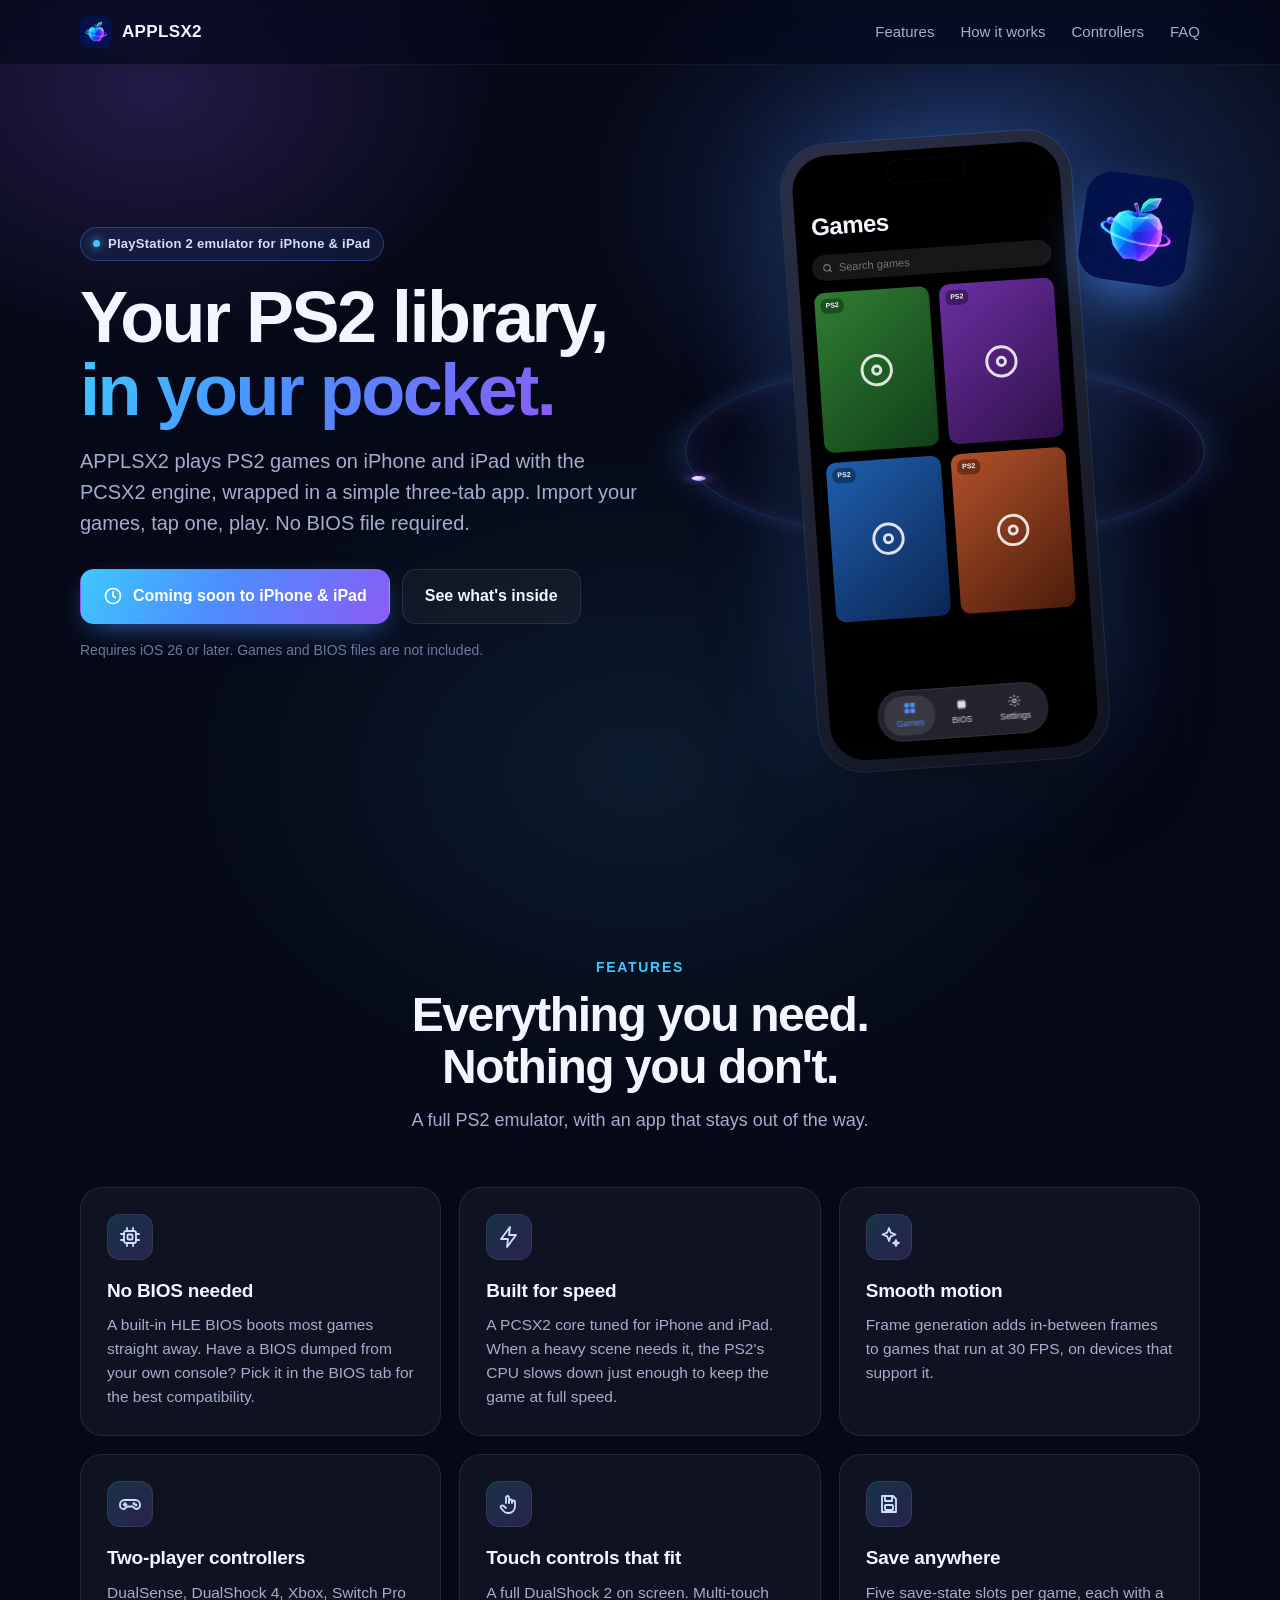
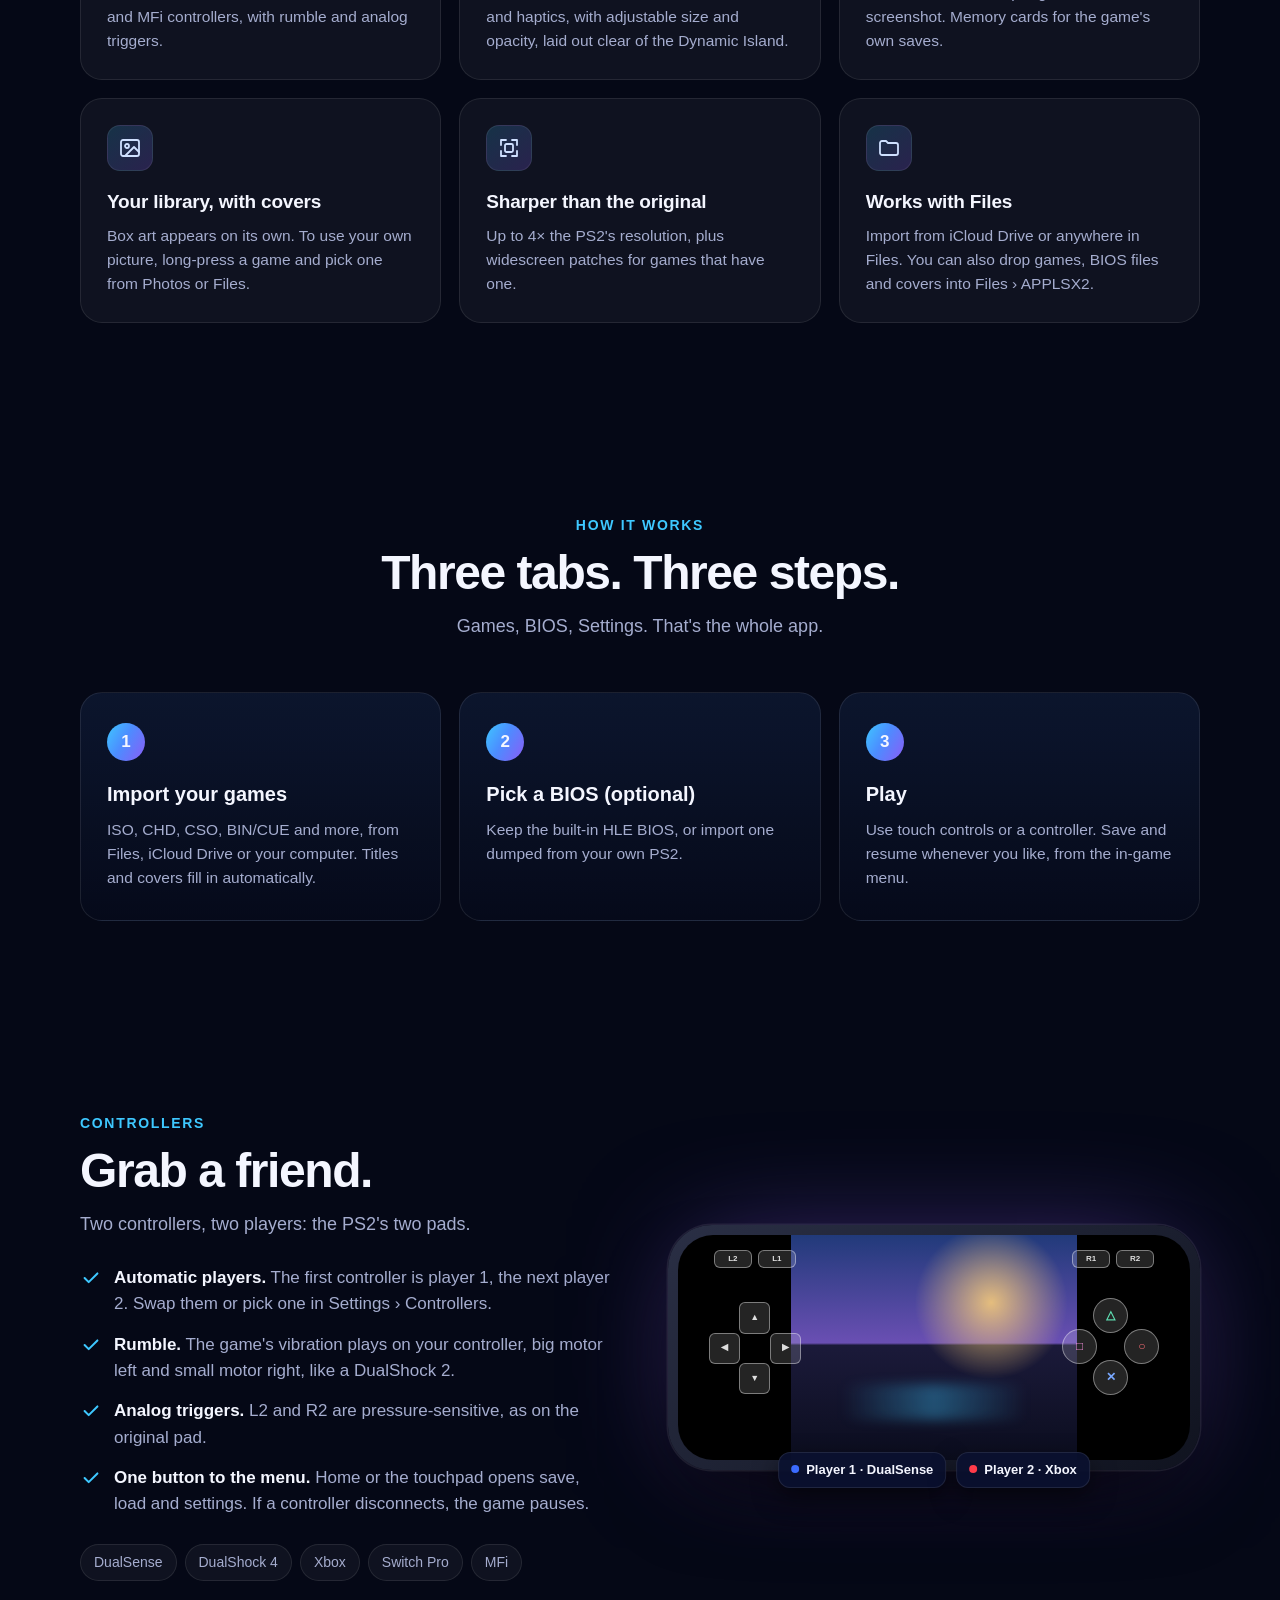
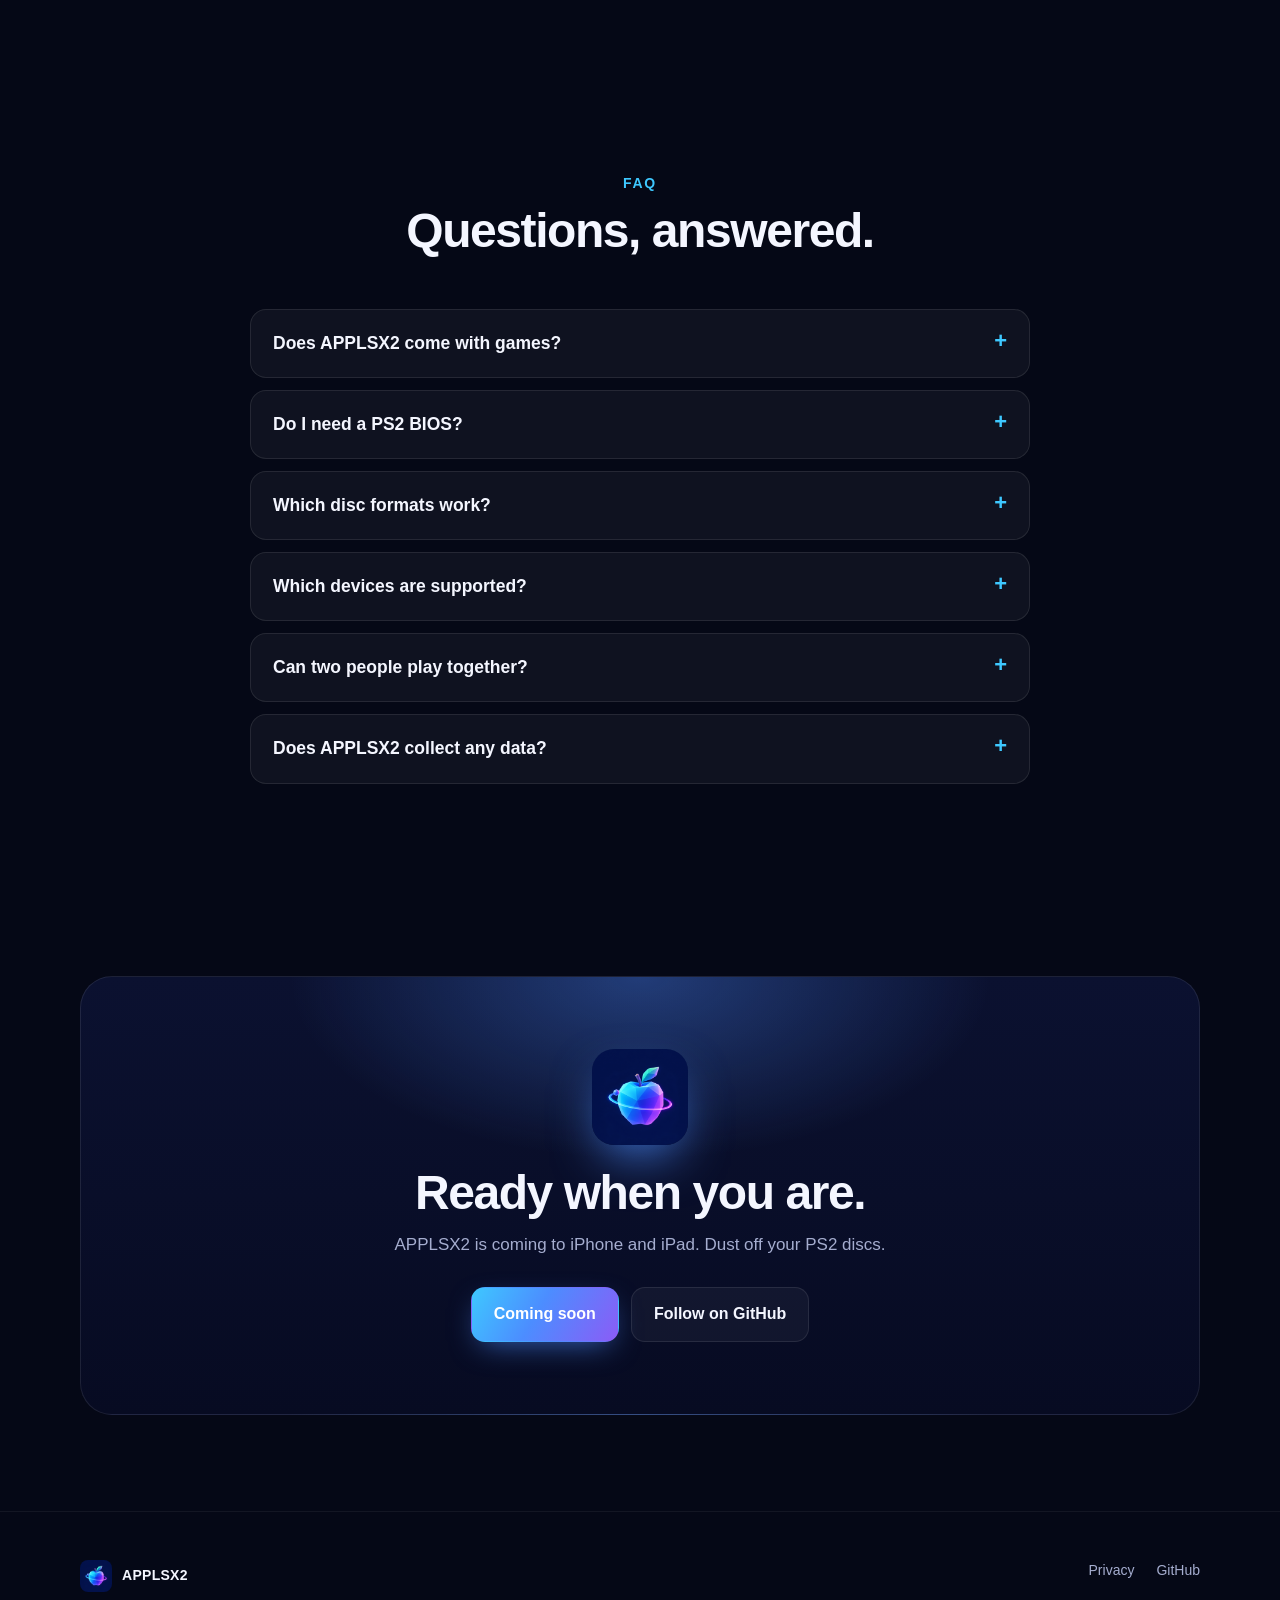
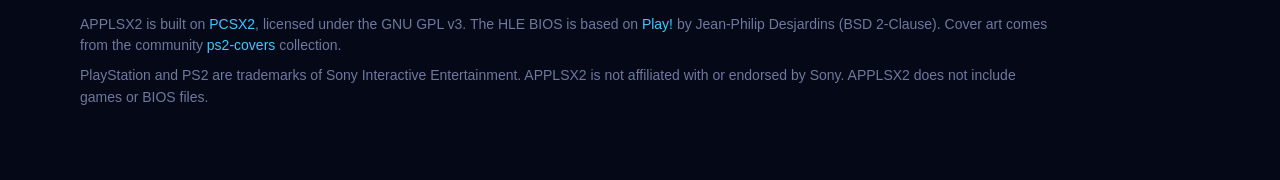
==== index.html @ 4be22323 "Add the APPLSX2 landing page and its GitHub Pages deployment - index.html: hero, features, how it wo" ====
<!doctype html>
<html lang="en">
<head>
	<meta charset="utf-8">
	<meta name="viewport" content="width=device-width, initial-scale=1, viewport-fit=cover">
	<title>APPLSX2 — PS2 emulator for iPhone and iPad</title>
	<meta name="description" content="APPLSX2 plays PlayStation 2 games on iPhone and iPad with the PCSX2 engine. No BIOS file needed, touch controls, two-player controller support, save states and covers.">
	<meta name="theme-color" content="#050816">
	<link rel="icon" type="image/png" href="assets/favicon.png">
	<link rel="apple-touch-icon" href="assets/apple-touch-icon.png">
	<meta property="og:type" content="website">
	<meta property="og:title" content="APPLSX2 — PS2 emulator for iPhone and iPad">
	<meta property="og:description" content="Your PS2 library, in your pocket. No BIOS file needed.">
	<meta property="og:image" content="https://applsx2.github.io/assets/og-image.jpg">
	<meta property="og:url" content="https://applsx2.github.io/">
	<meta name="twitter:card" content="summary">
	<link rel="stylesheet" href="assets/style.css">
</head>
<body>
	<div class="sky" aria-hidden="true"></div>

	<header class="nav">
		<div class="wrap">
			<a class="brand" href="#top" aria-label="APPLSX2 home">
				<img src="assets/apple-touch-icon.png" alt="" width="32" height="32">
				<span>APPLSX2</span>
			</a>
			<nav class="nav-links" aria-label="Sections">
				<a href="#features">Features</a>
				<a href="#how">How it works</a>
				<a href="#controllers">Controllers</a>
				<a href="#faq">FAQ</a>
			</nav>
		</div>
	</header>

	<main id="top">
		<!-- Hero -->
		<section class="hero">
			<div class="wrap">
				<div>
					<span class="eyebrow"><span class="dot"></span>PlayStation 2 emulator for iPhone &amp; iPad</span>
					<h1>Your PS2 library,<br><span class="gradient-text">in your pocket.</span></h1>
					<p class="lead">APPLSX2 plays PS2 games on iPhone and iPad with the PCSX2 engine, wrapped in a simple three-tab app. Import your games, tap one, play. No BIOS file required.</p>
					<div class="cta">
						<span class="button primary soon" aria-disabled="true">
							<svg viewBox="0 0 24 24" fill="none" stroke="currentColor" stroke-width="2" stroke-linecap="round" stroke-linejoin="round" aria-hidden="true"><circle cx="12" cy="12" r="9"/><path d="M12 7v5l3 2"/></svg>
							Coming soon to iPhone &amp; iPad
						</span>
						<a class="button ghost" href="#features">See what's inside</a>
					</div>
					<p class="fine">Requires iOS 26 or later. Games and BIOS files are not included.</p>
				</div>

				<div class="hero-art" aria-hidden="true">
					<div class="orbit"></div>
					<div class="phone">
						<div class="screen">
							<div class="island"></div>
							<div class="screen-title">Games</div>
							<div class="search">
								<svg viewBox="0 0 24 24" width="11" height="11" fill="none" stroke="currentColor" stroke-width="2.4" stroke-linecap="round"><circle cx="11" cy="11" r="7"/><path d="m20 20-4-4"/></svg>
								Search games
							</div>
							<div class="grid">
								<div class="tile t1"><span class="tag">PS2</span><svg viewBox="0 0 24 24" fill="none" stroke="#fff" stroke-width="1.8"><circle cx="12" cy="12" r="9"/><circle cx="12" cy="12" r="2.5"/></svg></div>
								<div class="tile t2"><span class="tag">PS2</span><svg viewBox="0 0 24 24" fill="none" stroke="#fff" stroke-width="1.8"><circle cx="12" cy="12" r="9"/><circle cx="12" cy="12" r="2.5"/></svg></div>
								<div class="tile t3"><span class="tag">PS2</span><svg viewBox="0 0 24 24" fill="none" stroke="#fff" stroke-width="1.8"><circle cx="12" cy="12" r="9"/><circle cx="12" cy="12" r="2.5"/></svg></div>
								<div class="tile t4"><span class="tag">PS2</span><svg viewBox="0 0 24 24" fill="none" stroke="#fff" stroke-width="1.8"><circle cx="12" cy="12" r="9"/><circle cx="12" cy="12" r="2.5"/></svg></div>
							</div>
							<div class="tabbar">
								<span class="on"><svg viewBox="0 0 24 24" fill="currentColor"><rect x="3" y="3" width="8" height="8" rx="2"/><rect x="13" y="3" width="8" height="8" rx="2"/><rect x="3" y="13" width="8" height="8" rx="2"/><rect x="13" y="13" width="8" height="8" rx="2"/></svg>Games</span>
								<span><svg viewBox="0 0 24 24" fill="currentColor"><rect x="5" y="6" width="14" height="12" rx="2"/><path d="M8 4v2M12 4v2M16 4v2M8 18v2M12 18v2M16 18v2" stroke="currentColor" stroke-width="1.6"/></svg>BIOS</span>
								<span><svg viewBox="0 0 24 24" fill="none" stroke="currentColor" stroke-width="2"><circle cx="12" cy="12" r="3"/><path d="M12 2v3M12 19v3M2 12h3M19 12h3M4.9 4.9l2.1 2.1M17 17l2.1 2.1M4.9 19.1 7 17M17 7l2.1-2.1"/></svg>Settings</span>
							</div>
						</div>
					</div>
					<img class="float-icon" src="assets/icon.png" alt="" width="108" height="108">
				</div>
			</div>
		</section>

		<!-- Features -->
		<section id="features">
			<div class="wrap">
				<div class="section-head">
					<div class="kicker">Features</div>
					<h2>Everything you need.<br>Nothing you don't.</h2>
					<p>A full PS2 emulator, with an app that stays out of the way.</p>
				</div>

				<div class="features">
					<article class="feature wide">
						<div class="icon"><svg viewBox="0 0 24 24" fill="none" stroke-width="1.8" stroke-linecap="round" stroke-linejoin="round" aria-hidden="true"><rect x="6" y="6" width="12" height="12" rx="2"/><rect x="9.5" y="9.5" width="5" height="5" rx="1"/><path d="M9 3v3M15 3v3M9 18v3M15 18v3M3 9h3M3 15h3M18 9h3M18 15h3"/></svg></div>
						<h3>No BIOS needed</h3>
						<p>A built-in HLE BIOS boots most games straight away. Have a BIOS dumped from your own console? Pick it in the BIOS tab for the best compatibility.</p>
					</article>
					<article class="feature">
						<div class="icon"><svg viewBox="0 0 24 24" fill="none" stroke-width="1.8" stroke-linecap="round" stroke-linejoin="round" aria-hidden="true"><path d="M13 2 4 14h7l-1 8 9-12h-7z"/></svg></div>
						<h3>Built for speed</h3>
						<p>A PCSX2 core tuned for iPhone and iPad. When a heavy scene needs it, the PS2's CPU slows down just enough to keep the game at full speed.</p>
					</article>
					<article class="feature">
						<div class="icon"><svg viewBox="0 0 24 24" fill="none" stroke-width="1.8" stroke-linecap="round" stroke-linejoin="round" aria-hidden="true"><path d="M12 3l1.8 4.7L18.5 9.5l-4.7 1.8L12 16l-1.8-4.7L5.5 9.5l4.7-1.8z"/><path d="M19 15l.8 2.2L22 18l-2.2.8L19 21l-.8-2.2L16 18l2.2-.8z"/></svg></div>
						<h3>Smooth motion</h3>
						<p>Frame generation adds in-between frames to games that run at 30 FPS, on devices that support it.</p>
					</article>
					<article class="feature">
						<div class="icon"><svg viewBox="0 0 24 24" fill="none" stroke-width="1.8" stroke-linecap="round" stroke-linejoin="round" aria-hidden="true"><path d="M6.5 8h11A4.5 4.5 0 0 1 22 12.5v1A3.5 3.5 0 0 1 18.5 17c-1.2 0-2-.6-2.7-1.5L15 14.5H9l-.8 1C7.5 16.4 6.7 17 5.5 17A3.5 3.5 0 0 1 2 13.5v-1A4.5 4.5 0 0 1 6.5 8z"/><path d="M7 11v3M5.5 12.5h3"/><circle cx="16" cy="11.5" r=".6"/><circle cx="18" cy="13" r=".6"/></svg></div>
						<h3>Two-player controllers</h3>
						<p>DualSense, DualShock 4, Xbox, Switch Pro and MFi controllers, with rumble and analog triggers.</p>
					</article>
					<article class="feature">
						<div class="icon"><svg viewBox="0 0 24 24" fill="none" stroke-width="1.8" stroke-linecap="round" stroke-linejoin="round" aria-hidden="true"><path d="M9 11V5.5a1.5 1.5 0 0 1 3 0V11"/><path d="M12 10.5V9a1.5 1.5 0 0 1 3 0v2"/><path d="M15 10a1.5 1.5 0 0 1 3 0v4.5A6.5 6.5 0 0 1 11.5 21h-.6a6 6 0 0 1-4.6-2.2L4 16a1.6 1.6 0 0 1 2.3-2.2L9 16"/></svg></div>
						<h3>Touch controls that fit</h3>
						<p>A full DualShock 2 on screen. Multi-touch and haptics, with adjustable size and opacity, laid out clear of the Dynamic Island.</p>
					</article>
					<article class="feature">
						<div class="icon"><svg viewBox="0 0 24 24" fill="none" stroke-width="1.8" stroke-linecap="round" stroke-linejoin="round" aria-hidden="true"><path d="M5 4h11l3 3v13H5z"/><path d="M8 4v5h7V4"/><rect x="8" y="13" width="8" height="5" rx="1"/></svg></div>
						<h3>Save anywhere</h3>
						<p>Five save-state slots per game, each with a screenshot. Memory cards for the game's own saves.</p>
					</article>
					<article class="feature">
						<div class="icon"><svg viewBox="0 0 24 24" fill="none" stroke-width="1.8" stroke-linecap="round" stroke-linejoin="round" aria-hidden="true"><rect x="3" y="4" width="18" height="16" rx="2"/><circle cx="9" cy="10" r="2"/><path d="m21 16-5-5-9 9"/></svg></div>
						<h3>Your library, with covers</h3>
						<p>Box art appears on its own. To use your own picture, long-press a game and pick one from Photos or Files.</p>
					</article>
					<article class="feature">
						<div class="icon"><svg viewBox="0 0 24 24" fill="none" stroke-width="1.8" stroke-linecap="round" stroke-linejoin="round" aria-hidden="true"><path d="M4 9V4h5M20 9V4h-5M4 15v5h5M20 15v5h-5"/><rect x="8" y="8" width="8" height="8" rx="1.5"/></svg></div>
						<h3>Sharper than the original</h3>
						<p>Up to 4× the PS2's resolution, plus widescreen patches for games that have one.</p>
					</article>
					<article class="feature">
						<div class="icon"><svg viewBox="0 0 24 24" fill="none" stroke-width="1.8" stroke-linecap="round" stroke-linejoin="round" aria-hidden="true"><path d="M3 7a2 2 0 0 1 2-2h4l2 2h8a2 2 0 0 1 2 2v8a2 2 0 0 1-2 2H5a2 2 0 0 1-2-2z"/></svg></div>
						<h3>Works with Files</h3>
						<p>Import from iCloud Drive or anywhere in Files. You can also drop games, BIOS files and covers into Files › APPLSX2.</p>
					</article>
				</div>
			</div>
		</section>

		<!-- How it works -->
		<section id="how">
			<div class="wrap">
				<div class="section-head">
					<div class="kicker">How it works</div>
					<h2>Three tabs. Three steps.</h2>
					<p>Games, BIOS, Settings. That's the whole app.</p>
				</div>
				<div class="steps">
					<div class="step">
						<h3>Import your games</h3>
						<p>ISO, CHD, CSO, BIN/CUE and more, from Files, iCloud Drive or your computer. Titles and covers fill in automatically.</p>
					</div>
					<div class="step">
						<h3>Pick a BIOS (optional)</h3>
						<p>Keep the built-in HLE BIOS, or import one dumped from your own PS2.</p>
					</div>
					<div class="step">
						<h3>Play</h3>
						<p>Use touch controls or a controller. Save and resume whenever you like, from the in-game menu.</p>
					</div>
				</div>
			</div>
		</section>

		<!-- Controllers -->
		<section id="controllers">
			<div class="wrap split">
				<div>
					<div class="section-head">
						<div class="kicker">Controllers</div>
						<h2>Grab a friend.</h2>
						<p>Two controllers, two players: the PS2's two pads.</p>
					</div>
					<ul class="checks">
						<li><svg viewBox="0 0 24 24" fill="none" stroke-width="2.2" stroke-linecap="round" stroke-linejoin="round" aria-hidden="true"><path d="m5 12 4.5 4.5L19 7"/></svg><span><strong>Automatic players.</strong> The first controller is player 1, the next player 2. Swap them or pick one in Settings › Controllers.</span></li>
						<li><svg viewBox="0 0 24 24" fill="none" stroke-width="2.2" stroke-linecap="round" stroke-linejoin="round" aria-hidden="true"><path d="m5 12 4.5 4.5L19 7"/></svg><span><strong>Rumble.</strong> The game's vibration plays on your controller, big motor left and small motor right, like a DualShock 2.</span></li>
						<li><svg viewBox="0 0 24 24" fill="none" stroke-width="2.2" stroke-linecap="round" stroke-linejoin="round" aria-hidden="true"><path d="m5 12 4.5 4.5L19 7"/></svg><span><strong>Analog triggers.</strong> L2 and R2 are pressure-sensitive, as on the original pad.</span></li>
						<li><svg viewBox="0 0 24 24" fill="none" stroke-width="2.2" stroke-linecap="round" stroke-linejoin="round" aria-hidden="true"><path d="m5 12 4.5 4.5L19 7"/></svg><span><strong>One button to the menu.</strong> Home or the touchpad opens save, load and settings. If a controller disconnects, the game pauses.</span></li>
					</ul>
					<div class="chips">
						<span class="chip">DualSense</span>
						<span class="chip">DualShock 4</span>
						<span class="chip">Xbox</span>
						<span class="chip">Switch Pro</span>
						<span class="chip">MFi</span>
					</div>
				</div>

				<div class="landscape" aria-hidden="true">
					<div class="screen">
						<div class="game"></div>
						<div class="pad shoulder left"><span class="b">L2</span><span class="b">L1</span></div>
						<div class="pad shoulder right"><span class="b">R1</span><span class="b">R2</span></div>
						<div class="pad dpad"><span class="b u">▲</span><span class="b l">◀</span><span class="b r">▶</span><span class="b d">▼</span></div>
						<div class="pad face"><span class="b tri">△</span><span class="b sqr">□</span><span class="b cir">○</span><span class="b crs">✕</span></div>
					</div>
					<div class="player-tags">
						<span><i style="background:#3b6bff"></i>Player 1 · DualSense</span>
						<span><i style="background:#ff3b4a"></i>Player 2 · Xbox</span>
					</div>
				</div>
			</div>
		</section>

		<!-- FAQ -->
		<section id="faq">
			<div class="wrap">
				<div class="section-head">
					<div class="kicker">FAQ</div>
					<h2>Questions, answered.</h2>
				</div>
				<div class="faq">
					<details>
						<summary>Does APPLSX2 come with games?</summary>
						<p>No. APPLSX2 doesn't include any games or BIOS files. Play games you own, dumped from your own discs.</p>
					</details>
					<details>
						<summary>Do I need a PS2 BIOS?</summary>
						<p>No. The built-in HLE BIOS runs most games. A BIOS dumped from your own console is the most compatible, and you can choose it in the BIOS tab. Save states only load with the kind of BIOS they were made with.</p>
					</details>
					<details>
						<summary>Which disc formats work?</summary>
						<p>ISO, CHD, CSO, ZSO, GZ, BIN/CUE, IMG, MDF, NRG and ELF.</p>
					</details>
					<details>
						<summary>Which devices are supported?</summary>
						<p>iPhone and iPad with iOS 26 or later. Newer devices handle the most demanding games best.</p>
					</details>
					<details>
						<summary>Can two people play together?</summary>
						<p>Yes. Connect two controllers: the first is player 1 and the second player 2. On a single controller, touch controls stay available for player 1 when the controller is assigned to player 2.</p>
					</details>
					<details>
						<summary>Does APPLSX2 collect any data?</summary>
						<p>No. There are no accounts, ads or tracking. See the <a href="privacy.html">privacy policy</a>.</p>
					</details>
				</div>
			</div>
		</section>

		<!-- Closing -->
		<section>
			<div class="wrap">
				<div class="closing">
					<img src="assets/icon.png" alt="APPLSX2 app icon" width="96" height="96">
					<h2>Ready when you are.</h2>
					<p>APPLSX2 is coming to iPhone and iPad. Dust off your PS2 discs.</p>
					<div class="cta">
						<span class="button primary soon" aria-disabled="true">Coming soon</span>
						<a class="button ghost" href="https://github.com/APPLSX2">Follow on GitHub</a>
					</div>
				</div>
			</div>
		</section>
	</main>

	<footer>
		<div class="wrap">
			<div class="row">
				<a class="brand" href="#top">
					<img src="assets/apple-touch-icon.png" alt="" width="32" height="32">
					<span>APPLSX2</span>
				</a>
				<nav class="links" aria-label="Footer">
					<a href="privacy.html">Privacy</a>
					<a href="https://github.com/APPLSX2">GitHub</a>
				</nav>
			</div>
			<p>APPLSX2 is built on <a href="https://pcsx2.net">PCSX2</a>, licensed under the GNU GPL v3. The HLE BIOS is based on <a href="https://purei.org">Play!</a> by Jean-Philip Desjardins (BSD 2-Clause). Cover art comes from the community <a href="https://github.com/xlenore/ps2-covers">ps2-covers</a> collection.</p>
			<p>PlayStation and PS2 are trademarks of Sony Interactive Entertainment. APPLSX2 is not affiliated with or endorsed by Sony. APPLSX2 does not include games or BIOS files.</p>
		</div>
	</footer>
</body>
</html>
---- assets/style.css ----
/* APPLSX2 landing page. Dark, from the app icon: deep navy, a cyan → blue → violet glow. */

:root {
	--bg: #050816;
	--bg-raised: #0b1130;
	--card: rgba(255, 255, 255, 0.045);
	--card-border: rgba(255, 255, 255, 0.09);
	--text: #f4f6ff;
	--text-dim: #a5adcf;
	--text-faint: #6f789e;
	--accent: #4c8dff;
	--cyan: #3ec8ff;
	--violet: #8b5cf6;
	--glow: linear-gradient(120deg, var(--cyan), var(--accent) 45%, var(--violet));
	--radius: 22px;
	--max: 1120px;
	color-scheme: dark;
}

* {
	box-sizing: border-box;
}

html {
	scroll-behavior: smooth;
	-webkit-text-size-adjust: 100%;
}

body {
	margin: 0;
	background: var(--bg);
	color: var(--text);
	font-family: -apple-system, BlinkMacSystemFont, "SF Pro Text", "Inter", "Segoe UI", Roboto, "Helvetica Neue", Arial, sans-serif;
	font-size: 17px;
	line-height: 1.55;
	-webkit-font-smoothing: antialiased;
	overflow-x: hidden;
}

a {
	color: var(--cyan);
	text-decoration: none;
}

a:hover {
	text-decoration: underline;
}

img {
	max-width: 100%;
	display: block;
}

.wrap {
	width: min(var(--max), 100% - 40px);
	margin-inline: auto;
}

.gradient-text {
	background: var(--glow);
	-webkit-background-clip: text;
	background-clip: text;
	color: transparent;
}

/* Background glow behind the hero */
.sky {
	position: absolute;
	inset: 0 0 auto 0;
	height: 1100px;
	pointer-events: none;
	background:
		radial-gradient(600px 420px at 78% 18%, rgba(76, 141, 255, 0.28), transparent 70%),
		radial-gradient(520px 380px at 12% 8%, rgba(139, 92, 246, 0.22), transparent 70%),
		radial-gradient(700px 500px at 50% 70%, rgba(62, 200, 255, 0.10), transparent 70%);
	z-index: 0;
}

/* Navigation */
.nav {
	position: sticky;
	top: 0;
	z-index: 20;
	backdrop-filter: saturate(160%) blur(18px);
	-webkit-backdrop-filter: saturate(160%) blur(18px);
	background: rgba(5, 8, 22, 0.65);
	border-bottom: 1px solid rgba(255, 255, 255, 0.06);
}

.nav .wrap {
	display: flex;
	align-items: center;
	justify-content: space-between;
	height: 64px;
	gap: 16px;
}

.brand {
	display: flex;
	align-items: center;
	gap: 10px;
	color: var(--text);
	font-weight: 700;
	letter-spacing: 0.02em;
}

.brand:hover {
	text-decoration: none;
}

.brand img {
	width: 32px;
	height: 32px;
	border-radius: 8px;
}

.nav-links {
	display: flex;
	gap: 26px;
	font-size: 15px;
}

.nav-links a {
	color: var(--text-dim);
}

.nav-links a:hover {
	color: var(--text);
	text-decoration: none;
}

/* Hero */
.hero {
	position: relative;
	z-index: 1;
	padding: 72px 0 96px;
}

.hero .wrap {
	display: grid;
	grid-template-columns: 1.05fr 0.95fr;
	align-items: center;
	gap: 48px;
}

.eyebrow {
	display: inline-flex;
	align-items: center;
	gap: 8px;
	padding: 6px 12px;
	border-radius: 999px;
	border: 1px solid rgba(76, 141, 255, 0.35);
	background: rgba(76, 141, 255, 0.10);
	color: #cfe0ff;
	font-size: 13px;
	font-weight: 600;
	letter-spacing: 0.02em;
}

.eyebrow .dot {
	width: 7px;
	height: 7px;
	border-radius: 50%;
	background: var(--cyan);
	box-shadow: 0 0 10px var(--cyan);
}

h1 {
	margin: 20px 0 18px;
	font-size: clamp(42px, 6vw, 72px);
	line-height: 1.02;
	letter-spacing: -0.035em;
	font-weight: 800;
}

.lead {
	margin: 0 0 30px;
	max-width: 34em;
	color: var(--text-dim);
	font-size: clamp(17px, 1.6vw, 20px);
}

.cta {
	display: flex;
	flex-wrap: wrap;
	gap: 12px;
	align-items: center;
}

.button {
	display: inline-flex;
	align-items: center;
	gap: 10px;
	padding: 14px 22px;
	border-radius: 14px;
	font-weight: 650;
	font-size: 16px;
	border: 1px solid transparent;
	transition: transform 0.15s ease, background 0.15s ease;
}

.button:hover {
	text-decoration: none;
	transform: translateY(-1px);
}

.button.primary {
	background: var(--glow);
	color: #fff;
	box-shadow: 0 10px 30px -10px rgba(76, 141, 255, 0.7);
}

.button.soon {
	cursor: default;
}

.button.soon:hover {
	transform: none;
}

.button.ghost {
	color: var(--text);
	border-color: var(--card-border);
	background: var(--card);
}

.button svg {
	width: 20px;
	height: 20px;
}

.fine {
	margin-top: 16px;
	color: var(--text-faint);
	font-size: 14px;
}

/* Hero art: the icon in orbit, a phone with the library */
.hero-art {
	position: relative;
	display: grid;
	place-items: center;
	min-height: 560px;
}

.orbit {
	position: absolute;
	width: 520px;
	height: 520px;
	border-radius: 50%;
	border: 1.5px solid rgba(62, 200, 255, 0.28);
	transform: rotateX(70deg) rotateZ(-18deg);
	box-shadow: 0 0 40px rgba(76, 141, 255, 0.25), inset 0 0 40px rgba(139, 92, 246, 0.18);
}

.orbit::after {
	content: "";
	position: absolute;
	top: 50%;
	left: -7px;
	width: 14px;
	height: 14px;
	margin-top: -7px;
	border-radius: 50%;
	background: radial-gradient(circle at 35% 35%, #fff, var(--violet));
	box-shadow: 0 0 18px var(--violet);
	transform-origin: 267px 7px;
	animation: spin 14s linear infinite;
}

@keyframes spin {
	to {
		transform: rotate(360deg);
	}
}

.phone {
	position: relative;
	width: 290px;
	aspect-ratio: 9 / 19.5;
	border-radius: 46px;
	padding: 11px;
	background: linear-gradient(145deg, #2a2f45, #10131f);
	box-shadow:
		0 0 0 1.5px rgba(255, 255, 255, 0.08),
		0 40px 80px -20px rgba(0, 0, 0, 0.8),
		0 0 120px -30px rgba(76, 141, 255, 0.6);
	transform: rotate(-4deg);
}

.screen {
	position: relative;
	height: 100%;
	border-radius: 36px;
	overflow: hidden;
	background: #000;
	padding: 46px 14px 0;
	font-size: 11px;
}

.island {
	position: absolute;
	top: 10px;
	left: 50%;
	width: 78px;
	height: 22px;
	margin-left: -39px;
	border-radius: 20px;
	background: #000;
	box-shadow: 0 0 0 1px rgba(255, 255, 255, 0.04);
	z-index: 2;
}

.screen-title {
	font-size: 24px;
	font-weight: 800;
	letter-spacing: -0.02em;
	margin: 6px 2px 10px;
}

.search {
	height: 26px;
	border-radius: 13px;
	background: rgba(255, 255, 255, 0.09);
	color: rgba(255, 255, 255, 0.4);
	display: flex;
	align-items: center;
	padding: 0 10px;
	gap: 6px;
	margin-bottom: 12px;
}

.grid {
	display: grid;
	grid-template-columns: 1fr 1fr;
	gap: 10px;
}

.tile {
	aspect-ratio: 0.72;
	border-radius: 10px;
	position: relative;
	display: grid;
	place-items: center;
	box-shadow: 0 6px 14px rgba(0, 0, 0, 0.4);
}

.tile svg {
	width: 34%;
	opacity: 0.85;
}

.tile .tag {
	position: absolute;
	top: 6px;
	left: 6px;
	font-size: 7px;
	font-weight: 800;
	padding: 2px 5px;
	border-radius: 6px;
	background: rgba(0, 0, 0, 0.35);
}

.t1 { background: linear-gradient(140deg, #2f7d32, #12401a); }
.t2 { background: linear-gradient(140deg, #6d2fa3, #2e1048); }
.t3 { background: linear-gradient(140deg, #1f5fae, #0c2552); }
.t4 { background: linear-gradient(140deg, #b2512a, #4a1c0b); }

.tabbar {
	position: absolute;
	left: 50%;
	bottom: 16px;
	transform: translateX(-50%);
	display: flex;
	gap: 4px;
	padding: 5px;
	border-radius: 24px;
	background: rgba(40, 42, 54, 0.85);
	border: 1px solid rgba(255, 255, 255, 0.08);
	backdrop-filter: blur(10px);
}

.tabbar span {
	display: grid;
	place-items: center;
	gap: 2px;
	padding: 5px 12px;
	border-radius: 18px;
	font-size: 8.5px;
	color: rgba(255, 255, 255, 0.85);
}

.tabbar span.on {
	background: rgba(255, 255, 255, 0.10);
	color: var(--accent);
}

.tabbar svg {
	width: 14px;
	height: 14px;
}

.float-icon {
	position: absolute;
	right: 2%;
	top: 6%;
	width: 108px;
	height: 108px;
	border-radius: 26px;
	box-shadow: 0 20px 50px -10px rgba(76, 141, 255, 0.7);
	transform: rotate(8deg);
}

/* Sections */
section {
	position: relative;
	z-index: 1;
	padding: 96px 0;
}

.section-head {
	max-width: 720px;
	margin: 0 auto 52px;
	text-align: center;
}

.kicker {
	color: var(--cyan);
	font-weight: 700;
	font-size: 14px;
	letter-spacing: 0.12em;
	text-transform: uppercase;
}

h2 {
	margin: 10px 0 14px;
	font-size: clamp(32px, 4.2vw, 48px);
	line-height: 1.08;
	letter-spacing: -0.03em;
	font-weight: 800;
}

.section-head p {
	margin: 0;
	color: var(--text-dim);
	font-size: 18px;
}

/* Feature grid */
.features {
	display: grid;
	grid-template-columns: repeat(3, 1fr);
	gap: 18px;
}

.feature {
	padding: 26px;
	border-radius: var(--radius);
	background: var(--card);
	border: 1px solid var(--card-border);
	transition: border-color 0.2s ease, transform 0.2s ease;
}

.feature:hover {
	border-color: rgba(76, 141, 255, 0.4);
	transform: translateY(-2px);
}

.feature .icon {
	width: 46px;
	height: 46px;
	border-radius: 13px;
	display: grid;
	place-items: center;
	background: linear-gradient(140deg, rgba(62, 200, 255, 0.18), rgba(139, 92, 246, 0.22));
	border: 1px solid rgba(255, 255, 255, 0.08);
	margin-bottom: 16px;
}

.feature .icon svg {
	width: 24px;
	height: 24px;
	stroke: #cfe0ff;
}

.feature h3 {
	margin: 0 0 8px;
	font-size: 19px;
	letter-spacing: -0.01em;
}

.feature p {
	margin: 0;
	color: var(--text-dim);
	font-size: 15.5px;
}

/* Steps */
.steps {
	display: grid;
	grid-template-columns: repeat(3, 1fr);
	gap: 18px;
	counter-reset: step;
}

.step {
	padding: 30px 26px;
	border-radius: var(--radius);
	background: linear-gradient(180deg, rgba(76, 141, 255, 0.10), rgba(76, 141, 255, 0.02));
	border: 1px solid var(--card-border);
}

.step::before {
	counter-increment: step;
	content: counter(step);
	display: grid;
	place-items: center;
	width: 38px;
	height: 38px;
	border-radius: 50%;
	background: var(--glow);
	font-weight: 800;
	margin-bottom: 18px;
}

.step h3 {
	margin: 0 0 8px;
	font-size: 20px;
}

.step p {
	margin: 0;
	color: var(--text-dim);
	font-size: 15.5px;
}

/* Controllers */
.split {
	display: grid;
	grid-template-columns: 1fr 1fr;
	gap: 56px;
	align-items: center;
}

.split .section-head {
	text-align: left;
	margin: 0 0 26px;
}

.checks {
	list-style: none;
	padding: 0;
	margin: 0;
	display: grid;
	gap: 14px;
}

.checks li {
	display: flex;
	gap: 12px;
	color: var(--text-dim);
}

.checks li strong {
	color: var(--text);
	font-weight: 650;
}

.checks svg {
	flex: none;
	width: 22px;
	height: 22px;
	margin-top: 2px;
	stroke: var(--cyan);
}

.chips {
	display: flex;
	flex-wrap: wrap;
	gap: 8px;
	margin-top: 26px;
}

.chip {
	padding: 7px 13px;
	border-radius: 999px;
	font-size: 14px;
	color: var(--text-dim);
	background: var(--card);
	border: 1px solid var(--card-border);
}

/* Landscape phone with the on-screen controller */
.landscape {
	position: relative;
	width: 100%;
	max-width: 540px;
	margin-inline: auto;
	aspect-ratio: 19.5 / 9;
	border-radius: 44px;
	padding: 10px;
	background: linear-gradient(145deg, #2a2f45, #10131f);
	box-shadow: 0 0 0 1.5px rgba(255, 255, 255, 0.08), 0 40px 80px -24px rgba(0, 0, 0, 0.85), 0 0 120px -30px rgba(139, 92, 246, 0.55);
}

.landscape .screen {
	padding: 0;
	border-radius: 35px;
	background: #000;
}

.game {
	position: absolute;
	inset: 0 22%;
	background:
		radial-gradient(circle at 70% 30%, rgba(255, 210, 120, 0.85), transparent 30%),
		linear-gradient(180deg, #213a7a 0%, #6a4fb3 48%, #1b1a3a 49%, #0b0d1e 100%);
}

.game::after {
	content: "";
	position: absolute;
	left: 18%;
	right: 18%;
	bottom: 18%;
	height: 16%;
	background: linear-gradient(90deg, transparent, rgba(62, 200, 255, 0.35), transparent);
	filter: blur(6px);
}

.pad {
	position: absolute;
	color: rgba(255, 255, 255, 0.85);
	font-weight: 700;
}

.pad .b {
	position: absolute;
	display: grid;
	place-items: center;
	background: rgba(255, 255, 255, 0.14);
	border: 1px solid rgba(255, 255, 255, 0.4);
}

.dpad {
	left: 6%;
	top: 30%;
	width: 18%;
	aspect-ratio: 1;
}

.dpad .b {
	width: 34%;
	height: 34%;
	border-radius: 6px;
	font-size: 9px;
}

.dpad .u { left: 33%; top: 0; }
.dpad .d { left: 33%; bottom: 0; }
.dpad .l { left: 0; top: 33%; }
.dpad .r { right: 0; top: 33%; }

.face {
	right: 6%;
	top: 28%;
	width: 19%;
	aspect-ratio: 1;
}

.face .b {
	width: 36%;
	height: 36%;
	border-radius: 50%;
	font-size: 12px;
}

.face .tri { left: 32%; top: 0; color: #5fe0b4; }
.face .cir { right: 0; top: 32%; color: #ff6f78; }
.face .crs { left: 32%; bottom: 0; color: #79a8ff; }
.face .sqr { left: 0; top: 32%; color: #f38ddb; }

.shoulder {
	top: 7%;
	display: flex;
	gap: 6px;
}

.shoulder .b {
	position: static;
	width: 38px;
	height: 18px;
	border-radius: 6px;
	font-size: 8px;
}

.shoulder.left { left: 7%; }
.shoulder.right { right: 7%; }

.player-tags {
	position: absolute;
	left: 50%;
	bottom: -18px;
	transform: translateX(-50%);
	display: flex;
	gap: 10px;
}

.player-tags span {
	padding: 7px 12px;
	border-radius: 12px;
	font-size: 13px;
	font-weight: 700;
	background: rgba(11, 17, 48, 0.9);
	border: 1px solid var(--card-border);
	box-shadow: 0 10px 24px rgba(0, 0, 0, 0.5);
	white-space: nowrap;
}

.player-tags i {
	display: inline-block;
	width: 8px;
	height: 8px;
	border-radius: 50%;
	margin-right: 7px;
	vertical-align: 1px;
}

/* FAQ */
.faq {
	max-width: 780px;
	margin: 0 auto;
	display: grid;
	gap: 12px;
}

.faq details {
	border-radius: 16px;
	background: var(--card);
	border: 1px solid var(--card-border);
	padding: 0 22px;
}

.faq summary {
	cursor: pointer;
	list-style: none;
	padding: 20px 0;
	font-weight: 650;
	font-size: 17.5px;
	display: flex;
	justify-content: space-between;
	gap: 16px;
}

.faq summary::-webkit-details-marker {
	display: none;
}

.faq summary::after {
	content: "+";
	color: var(--cyan);
	font-size: 22px;
	line-height: 1;
	transition: transform 0.2s ease;
}

.faq details[open] summary::after {
	transform: rotate(45deg);
}

.faq details p {
	margin: 0 0 20px;
	color: var(--text-dim);
}

/* Closing call to action */
.closing {
	text-align: center;
	padding: 72px 28px;
	border-radius: 32px;
	background:
		radial-gradient(500px 260px at 50% 0%, rgba(76, 141, 255, 0.35), transparent 70%),
		linear-gradient(180deg, var(--bg-raised), #070b22);
	border: 1px solid var(--card-border);
}

.closing img {
	width: 96px;
	height: 96px;
	border-radius: 22px;
	margin: 0 auto 22px;
	box-shadow: 0 20px 50px -12px rgba(76, 141, 255, 0.8);
}

.closing p {
	color: var(--text-dim);
	margin: 0 auto 28px;
	max-width: 32em;
}

.closing .cta {
	justify-content: center;
}

/* Footer */
footer {
	position: relative;
	z-index: 1;
	padding: 48px 0 64px;
	border-top: 1px solid rgba(255, 255, 255, 0.06);
	color: var(--text-faint);
	font-size: 14px;
}

footer .row {
	display: flex;
	flex-wrap: wrap;
	justify-content: space-between;
	gap: 18px;
	margin-bottom: 22px;
}

footer .links {
	display: flex;
	gap: 22px;
}

footer .links a {
	color: var(--text-dim);
}

footer p {
	margin: 0 0 8px;
	max-width: 70em;
}

/* Text pages (privacy) */
.doc {
	position: relative;
	z-index: 1;
	max-width: 760px;
	margin: 0 auto;
	padding: 64px 0 96px;
}

.doc h1 {
	font-size: clamp(36px, 5vw, 52px);
}

.doc h2 {
	font-size: 24px;
	margin-top: 40px;
}

.doc p,
.doc li {
	color: var(--text-dim);
}

/* Responsive */
@media (max-width: 960px) {
	.hero .wrap,
	.split {
		grid-template-columns: 1fr;
	}

	.hero {
		padding-top: 48px;
		text-align: center;
	}

	.lead {
		margin-inline: auto;
	}

	.cta {
		justify-content: center;
	}

	.hero-art {
		min-height: 520px;
	}

	.features,
	.steps {
		grid-template-columns: 1fr 1fr;
	}

	.feature.wide {
		grid-column: span 2;
	}

	.split .section-head {
		text-align: center;
	}

	.split .landscape {
		order: 2;
	}
}

@media (max-width: 640px) {
	body {
		font-size: 16px;
	}

	.wrap {
		width: calc(100% - 32px);
	}

	.nav-links {
		display: none;
	}

	section {
		padding: 72px 0;
	}

	.features,
	.steps {
		grid-template-columns: 1fr;
	}

	.feature.wide {
		grid-column: auto;
	}

	.hero-art {
		min-height: 470px;
	}

	.orbit {
		width: 360px;
		height: 360px;
	}

	.orbit::after {
		transform-origin: 187px 7px;
	}

	.phone {
		width: 240px;
	}

	.float-icon {
		width: 76px;
		height: 76px;
		border-radius: 18px;
		right: 0;
	}

	.player-tags span {
		font-size: 12px;
		padding: 6px 10px;
	}
}

@media (prefers-reduced-motion: reduce) {
	html {
		scroll-behavior: auto;
	}

	.orbit::after {
		animation: none;
	}

	.feature,
	.button {
		transition: none;
	}
}
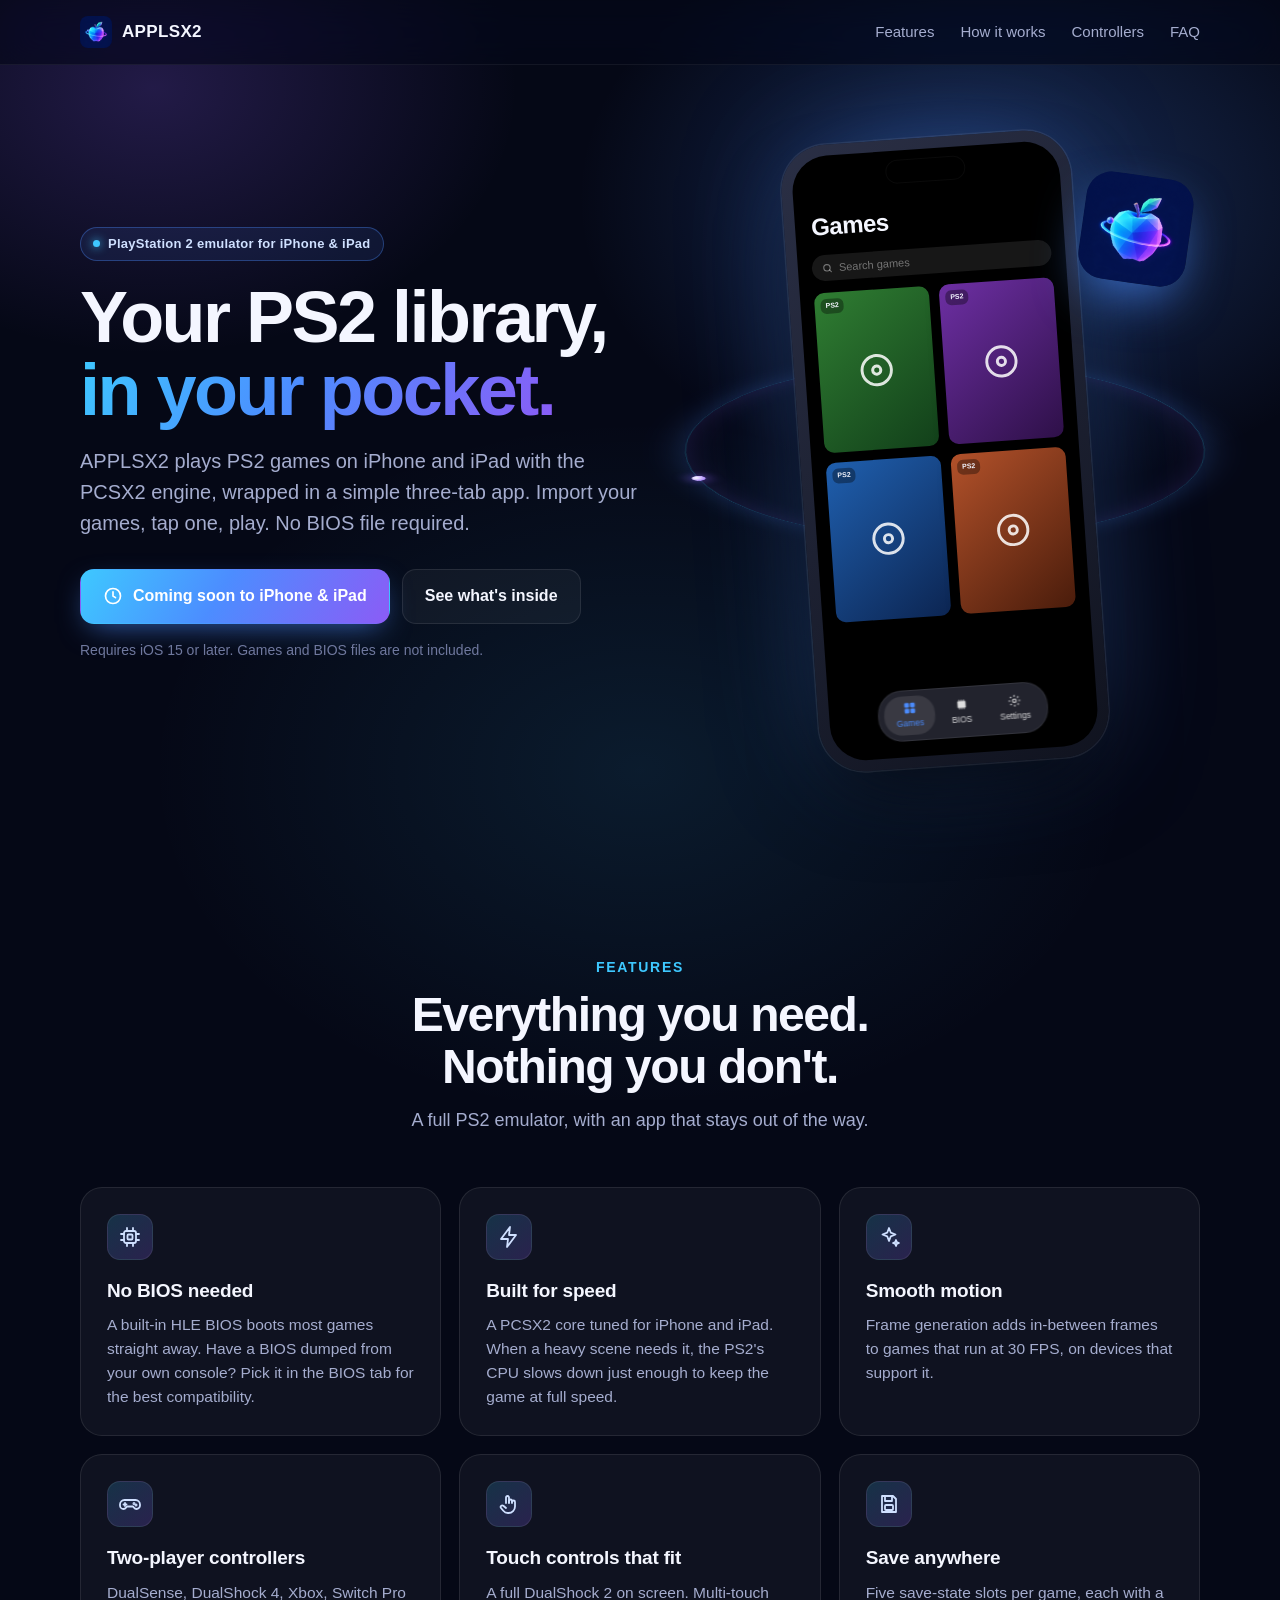
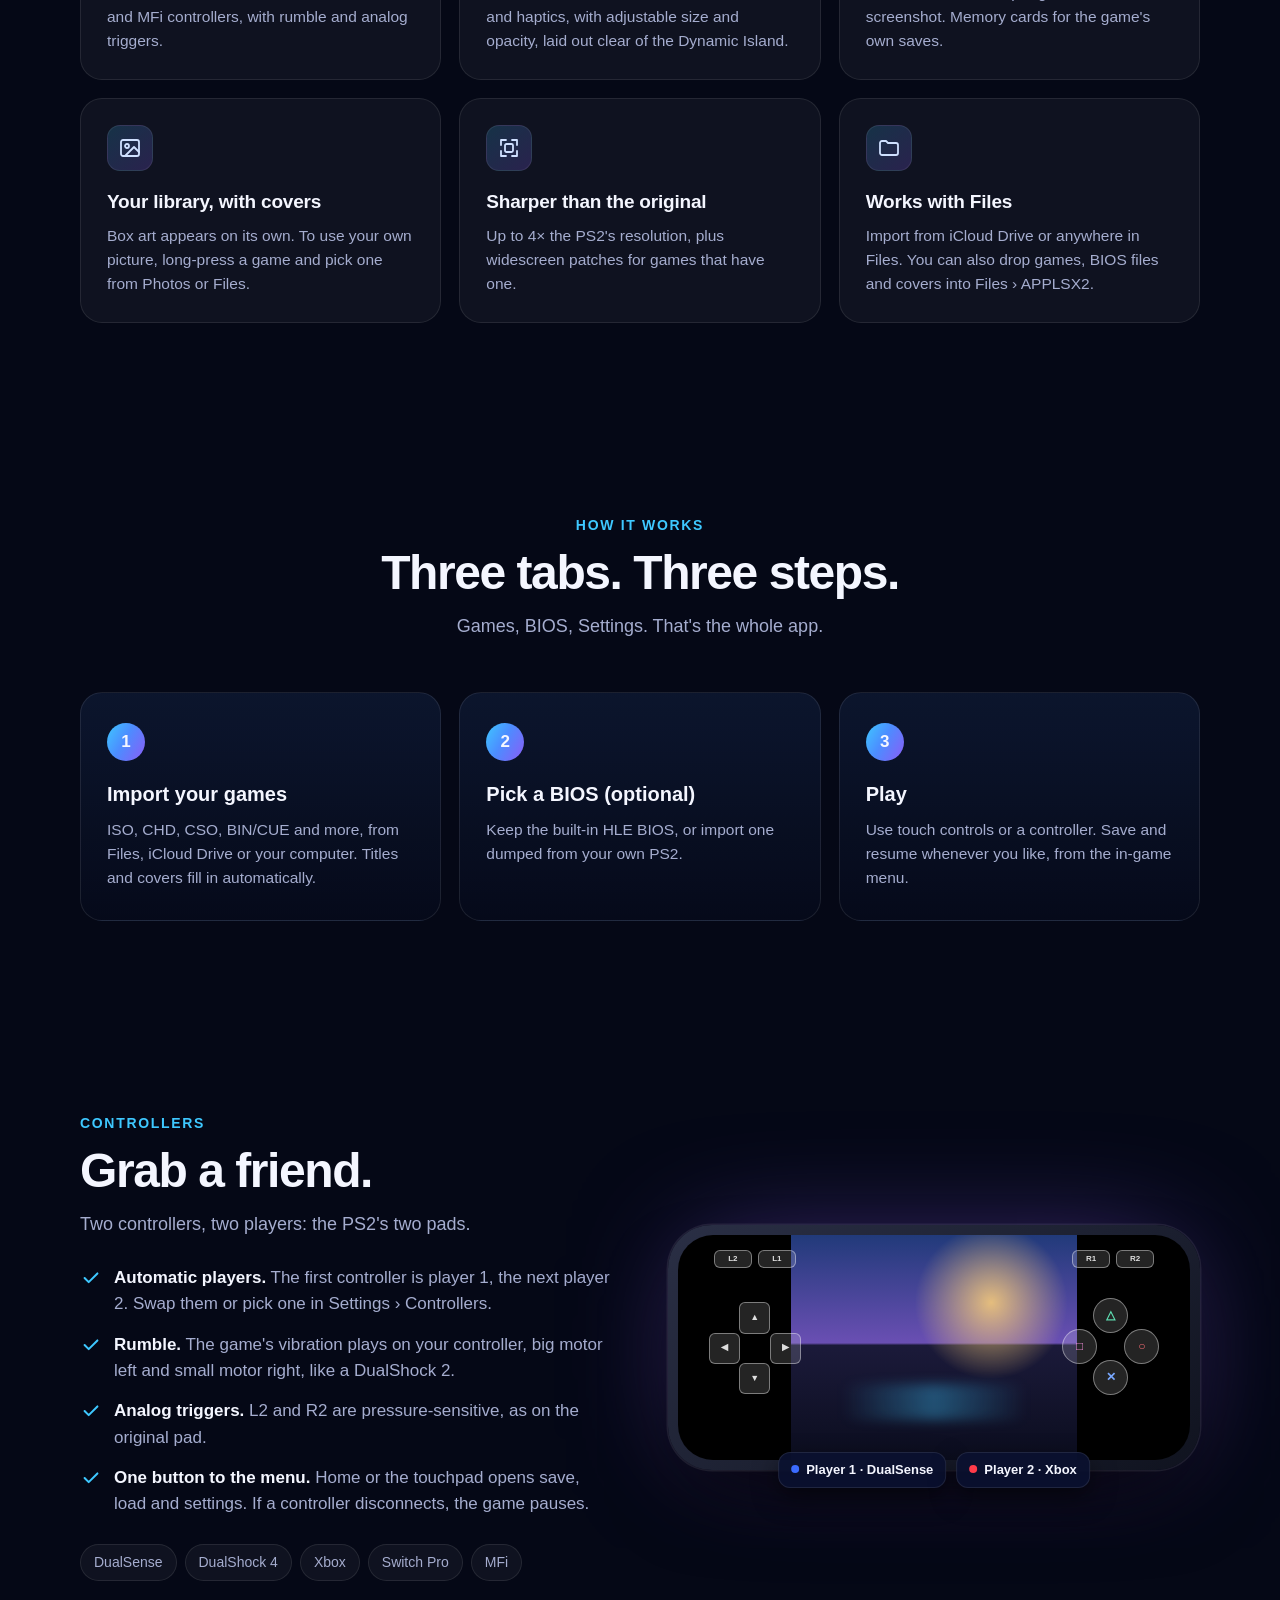
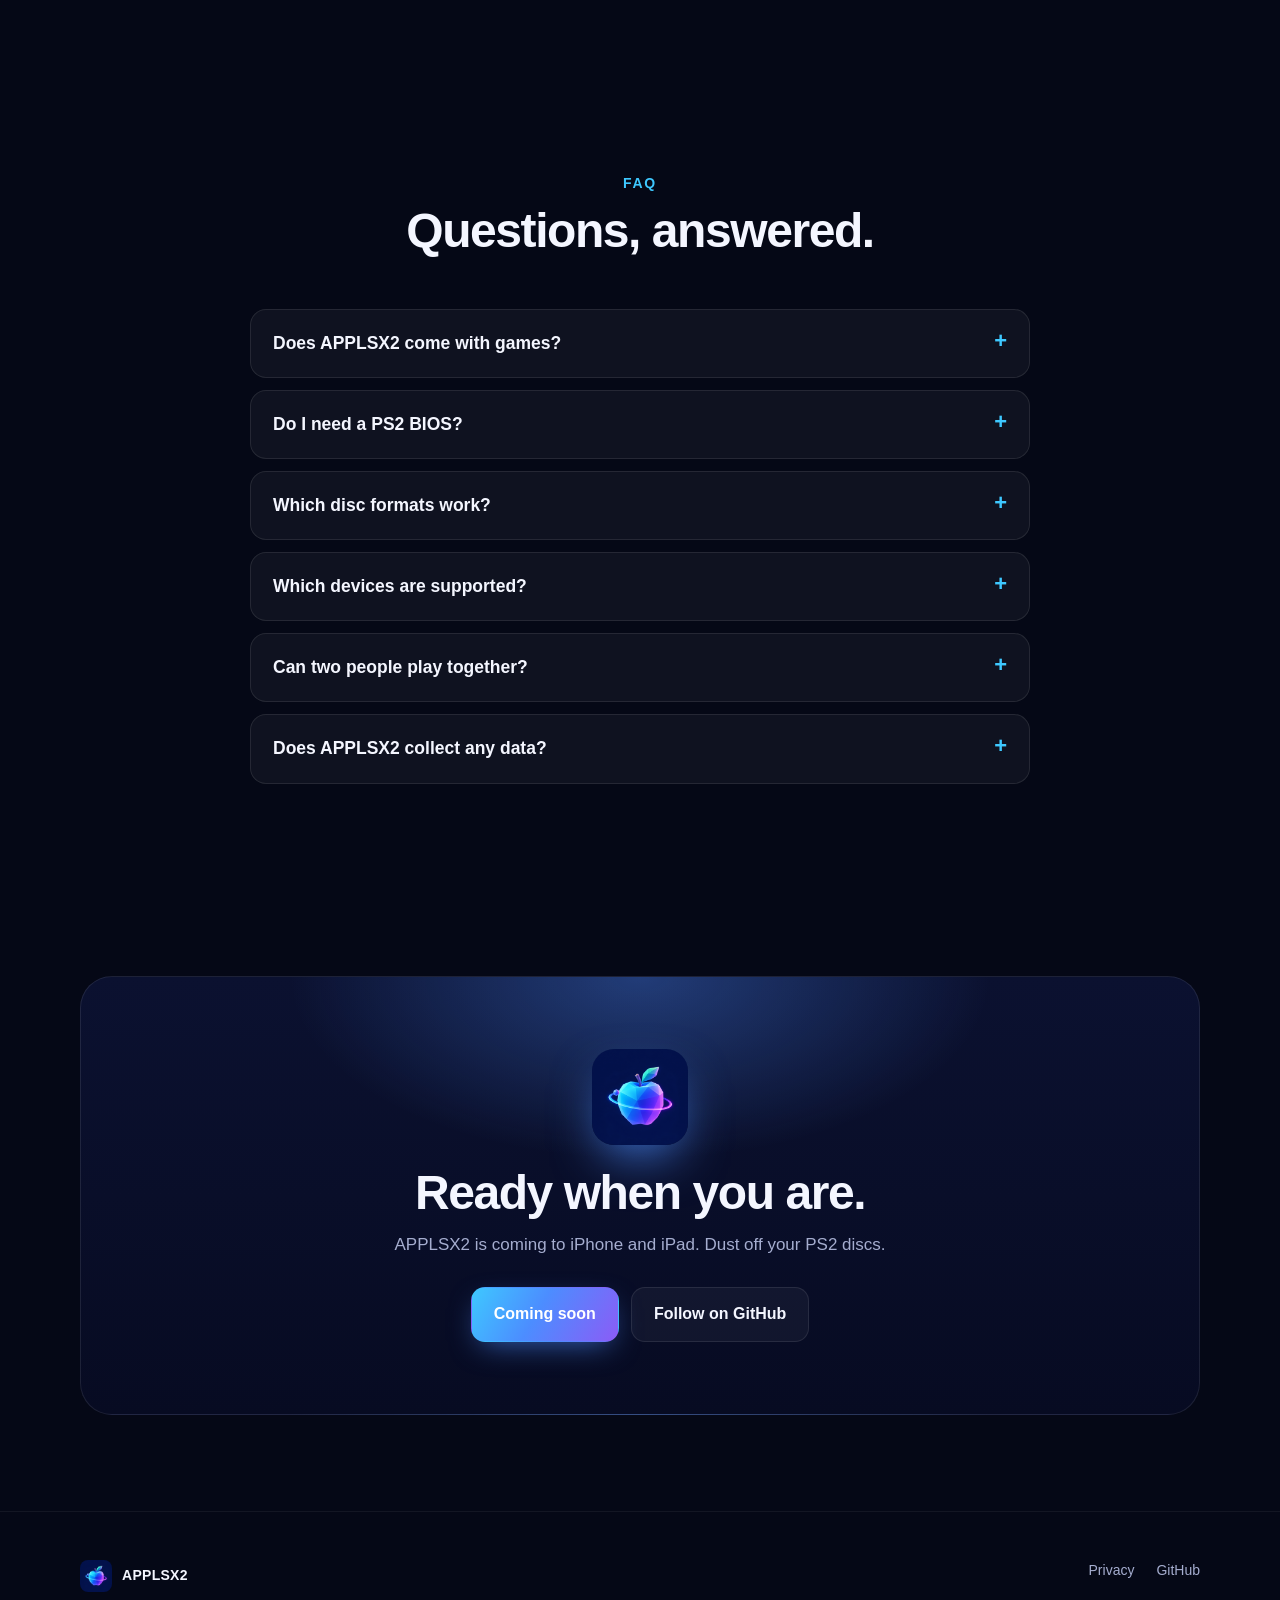
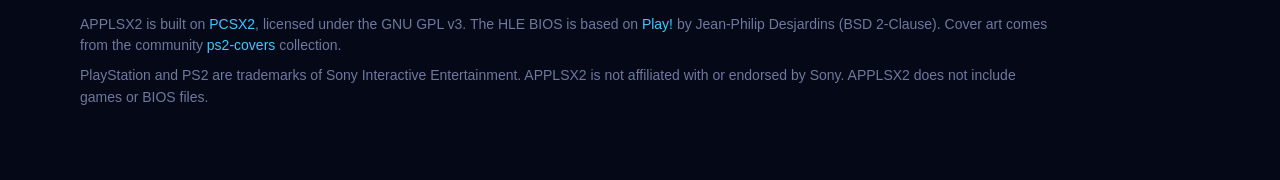
==== commit b8ebc3cd: "Landing page: APPLSX2 supports iOS 15 and later Co-Authored-By: Claude Opus 5.5 <noreply@anthropic.c" ====
--- a/index.html
+++ b/index.html
@@ -49,7 +49,7 @@
 						</span>
 						<a class="button ghost" href="#features">See what's inside</a>
 					</div>
-					<p class="fine">Requires iOS 26 or later. Games and BIOS files are not included.</p>
+					<p class="fine">Requires iOS 15 or later. Games and BIOS files are not included.</p>
 				</div>
 
 				<div class="hero-art" aria-hidden="true">
@@ -226,7 +226,7 @@
 					</details>
 					<details>
 						<summary>Which devices are supported?</summary>
-						<p>iPhone and iPad with iOS 26 or later. Newer devices handle the most demanding games best.</p>
+						<p>iPhone and iPad with iOS 15 or later. Newer devices handle the most demanding games best, and some extras, like frame generation, need a recent iOS.</p>
 					</details>
 					<details>
 						<summary>Can two people play together?</summary>
